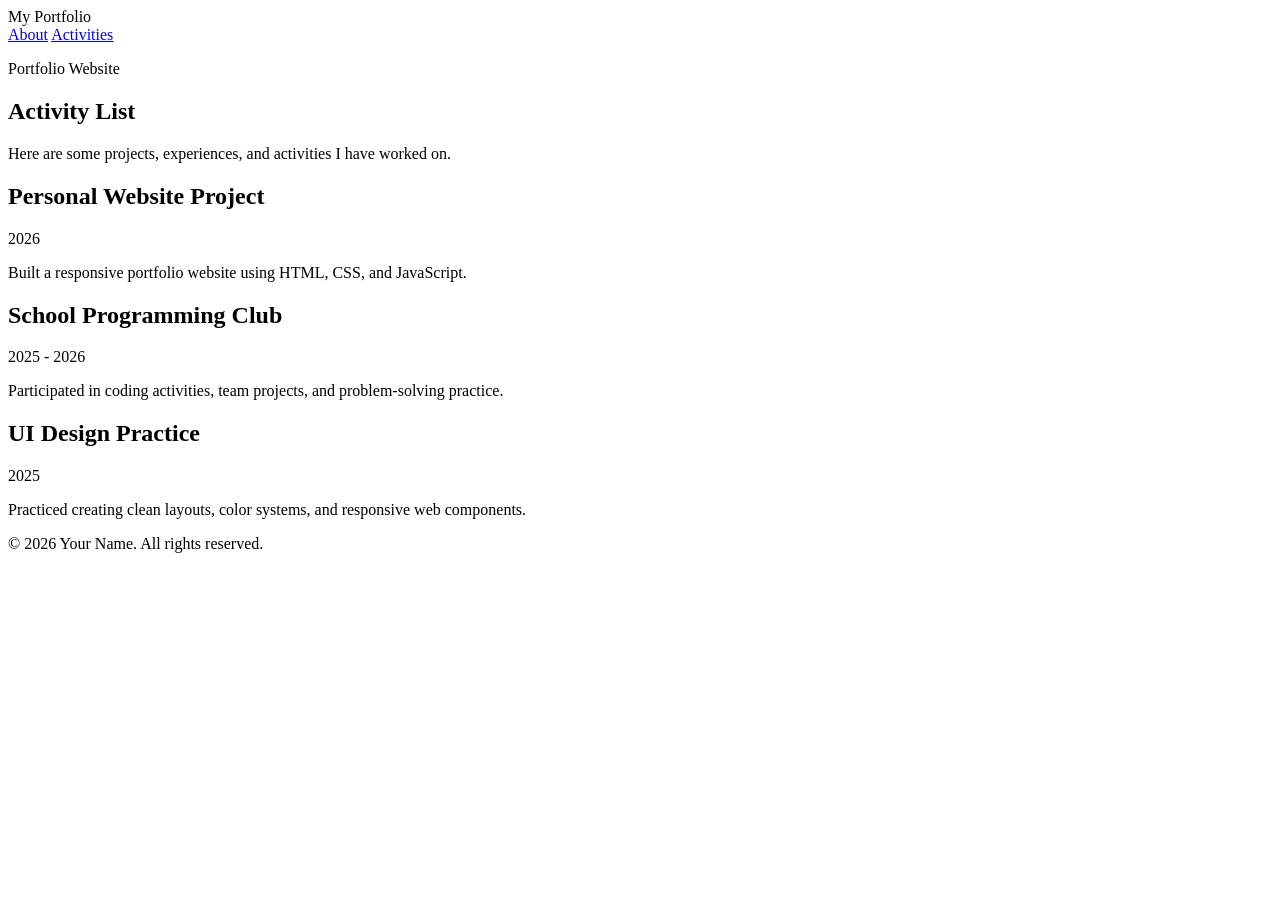
==== activities.html @ 9123d25a "Add activities.html" ====
<!DOCTYPE html>
<html lang="en">
<head>
  <meta charset="UTF-8" />
  <meta name="viewport" content="width=device-width, initial-scale=1.0" />
  <title>My Activities</title>
  <link rel="stylesheet" href="styles.css" />
</head>
<body>
  <header class="app-bar">
    <div class="logo">My Portfolio</div>
    <nav aria-label="Main navigation">
      <a href="index.html">About</a>
      <a href="activities.html" class="active">Activities</a>
    </nav>
  </header>

  <main class="container">
    <section class="page-title">
      <p class="eyebrow">Portfolio Website</p>
      <h1>Activity List</h1>
      <p>Here are some projects, experiences, and activities I have worked on.</p>
    </section>

    <section class="activity-list" aria-label="Activities">
      <article class="card activity-card">
        <h2>Personal Website Project</h2>
        <p class="date">2026</p>
        <p>
          Built a responsive portfolio website using HTML, CSS, and JavaScript.
        </p>
      </article>

      <article class="card activity-card">
        <h2>School Programming Club</h2>
        <p class="date">2025 - 2026</p>
        <p>
          Participated in coding activities, team projects, and problem-solving
          practice.
        </p>
      </article>

      <article class="card activity-card">
        <h2>UI Design Practice</h2>
        <p class="date">2025</p>
        <p>
          Practiced creating clean layouts, color systems, and responsive web
          components.
        </p>
      </article>
    </section>
  </main>

  <footer>
    <p>&copy; 2026 Your Name. All rights reserved.</p>
  </footer>

  <script src="script.js"></script>
</body>
</html>
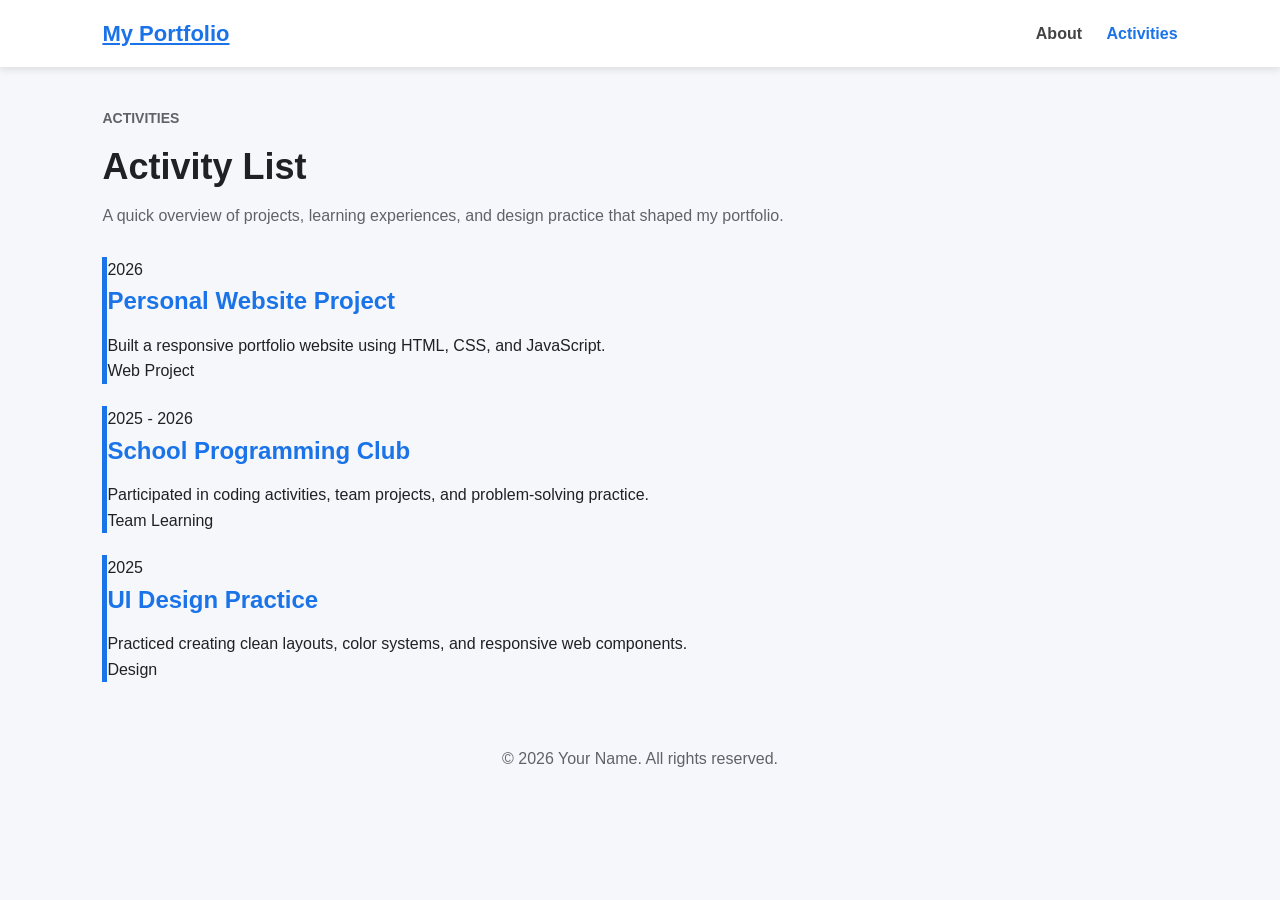
==== commit fefd3ed3: "Improve portfolio UI/UX: activities.html" ====
--- a/activities.html
+++ b/activities.html
@@ -8,45 +8,57 @@
 </head>
 <body>
   <header class="app-bar">
-    <div class="logo">My Portfolio</div>
+    <a class="logo" href="index.html" aria-label="Go to home">My Portfolio</a>
     <nav aria-label="Main navigation">
       <a href="index.html">About</a>
       <a href="activities.html" class="active">Activities</a>
     </nav>
   </header>
 
-  <main class="container">
+  <main class="container section-space">
     <section class="page-title">
-      <p class="eyebrow">Portfolio Website</p>
+      <p class="eyebrow">Activities</p>
       <h1>Activity List</h1>
-      <p>Here are some projects, experiences, and activities I have worked on.</p>
+      <p>
+        A quick overview of projects, learning experiences, and design practice
+        that shaped my portfolio.
+      </p>
     </section>
 
     <section class="activity-list" aria-label="Activities">
-      <article class="card activity-card">
-        <h2>Personal Website Project</h2>
-        <p class="date">2026</p>
-        <p>
-          Built a responsive portfolio website using HTML, CSS, and JavaScript.
-        </p>
+      <article class="activity-card">
+        <div class="activity-year">2026</div>
+        <div class="activity-content">
+          <h2>Personal Website Project</h2>
+          <p>
+            Built a responsive portfolio website using HTML, CSS, and JavaScript.
+          </p>
+          <span class="tag">Web Project</span>
+        </div>
       </article>
 
-      <article class="card activity-card">
-        <h2>School Programming Club</h2>
-        <p class="date">2025 - 2026</p>
-        <p>
-          Participated in coding activities, team projects, and problem-solving
-          practice.
-        </p>
+      <article class="activity-card">
+        <div class="activity-year">2025 - 2026</div>
+        <div class="activity-content">
+          <h2>School Programming Club</h2>
+          <p>
+            Participated in coding activities, team projects, and problem-solving
+            practice.
+          </p>
+          <span class="tag">Team Learning</span>
+        </div>
       </article>
 
-      <article class="card activity-card">
-        <h2>UI Design Practice</h2>
-        <p class="date">2025</p>
-        <p>
-          Practiced creating clean layouts, color systems, and responsive web
-          components.
-        </p>
+      <article class="activity-card">
+        <div class="activity-year">2025</div>
+        <div class="activity-content">
+          <h2>UI Design Practice</h2>
+          <p>
+            Practiced creating clean layouts, color systems, and responsive web
+            components.
+          </p>
+          <span class="tag">Design</span>
+        </div>
       </article>
     </section>
   </main>
--- a/styles.css
+++ b/styles.css
@@ -0,0 +1,185 @@
+* {
+  box-sizing: border-box;
+  margin: 0;
+  padding: 0;
+}
+
+body {
+  font-family: Arial, Helvetica, sans-serif;
+  background: #f5f7fb;
+  color: #202124;
+  line-height: 1.6;
+}
+
+.app-bar {
+  position: sticky;
+  top: 0;
+  z-index: 10;
+  background: #ffffff;
+  box-shadow: 0 2px 8px rgba(0, 0, 0, 0.12);
+  padding: 16px 8%;
+  display: flex;
+  justify-content: space-between;
+  align-items: center;
+}
+
+.logo {
+  font-size: 22px;
+  font-weight: bold;
+  color: #1a73e8;
+}
+
+nav a {
+  text-decoration: none;
+  color: #444444;
+  margin-left: 20px;
+  font-weight: 600;
+}
+
+nav a:hover,
+nav a.active {
+  color: #1a73e8;
+}
+
+.container {
+  width: 84%;
+  max-width: 1100px;
+  margin: 40px auto;
+}
+
+.card {
+  background: #ffffff;
+  border-radius: 8px;
+  padding: 28px;
+  box-shadow: 0 4px 14px rgba(0, 0, 0, 0.1);
+}
+
+.hero {
+  display: flex;
+  gap: 32px;
+  align-items: center;
+  margin-bottom: 32px;
+}
+
+.profile-circle {
+  width: 150px;
+  height: 150px;
+  border-radius: 50%;
+  background: #1a73e8;
+  color: #ffffff;
+  display: grid;
+  place-items: center;
+  font-size: 36px;
+  font-weight: bold;
+  flex-shrink: 0;
+}
+
+.eyebrow {
+  color: #1a73e8;
+  font-size: 14px;
+  font-weight: 700;
+  text-transform: uppercase;
+  margin-bottom: 8px;
+}
+
+h1 {
+  font-size: 36px;
+  margin-bottom: 8px;
+}
+
+h2 {
+  margin-bottom: 12px;
+  color: #1a73e8;
+}
+
+.subtitle {
+  color: #5f6368;
+  font-size: 18px;
+  margin-bottom: 16px;
+}
+
+.material-btn {
+  margin-top: 20px;
+  border: none;
+  background: #1a73e8;
+  color: #ffffff;
+  padding: 12px 22px;
+  border-radius: 6px;
+  font-size: 16px;
+  cursor: pointer;
+  box-shadow: 0 3px 8px rgba(26, 115, 232, 0.35);
+  transition: background 0.2s, transform 0.2s, box-shadow 0.2s;
+}
+
+.material-btn:hover {
+  background: #1558b0;
+  transform: translateY(-2px);
+  box-shadow: 0 6px 14px rgba(26, 115, 232, 0.35);
+}
+
+.grid {
+  display: grid;
+  grid-template-columns: repeat(3, 1fr);
+  gap: 22px;
+}
+
+ul {
+  padding-left: 20px;
+}
+
+.page-title {
+  margin-bottom: 28px;
+}
+
+.page-title p {
+  color: #5f6368;
+}
+
+.activity-list {
+  display: grid;
+  gap: 22px;
+}
+
+.activity-card {
+  border-left: 5px solid #1a73e8;
+}
+
+.date {
+  color: #5f6368;
+  font-weight: bold;
+  margin-bottom: 8px;
+}
+
+footer {
+  text-align: center;
+  padding: 24px;
+  color: #5f6368;
+}
+
+@media (max-width: 768px) {
+  .app-bar {
+    flex-direction: column;
+    gap: 12px;
+  }
+
+  nav a {
+    margin: 0 10px;
+  }
+
+  .container {
+    width: 92%;
+  }
+
+  .hero {
+    flex-direction: column;
+    text-align: center;
+  }
+
+  .grid {
+    grid-template-columns: 1fr;
+  }
+
+  h1 {
+    font-size: 28px;
+  }
+}
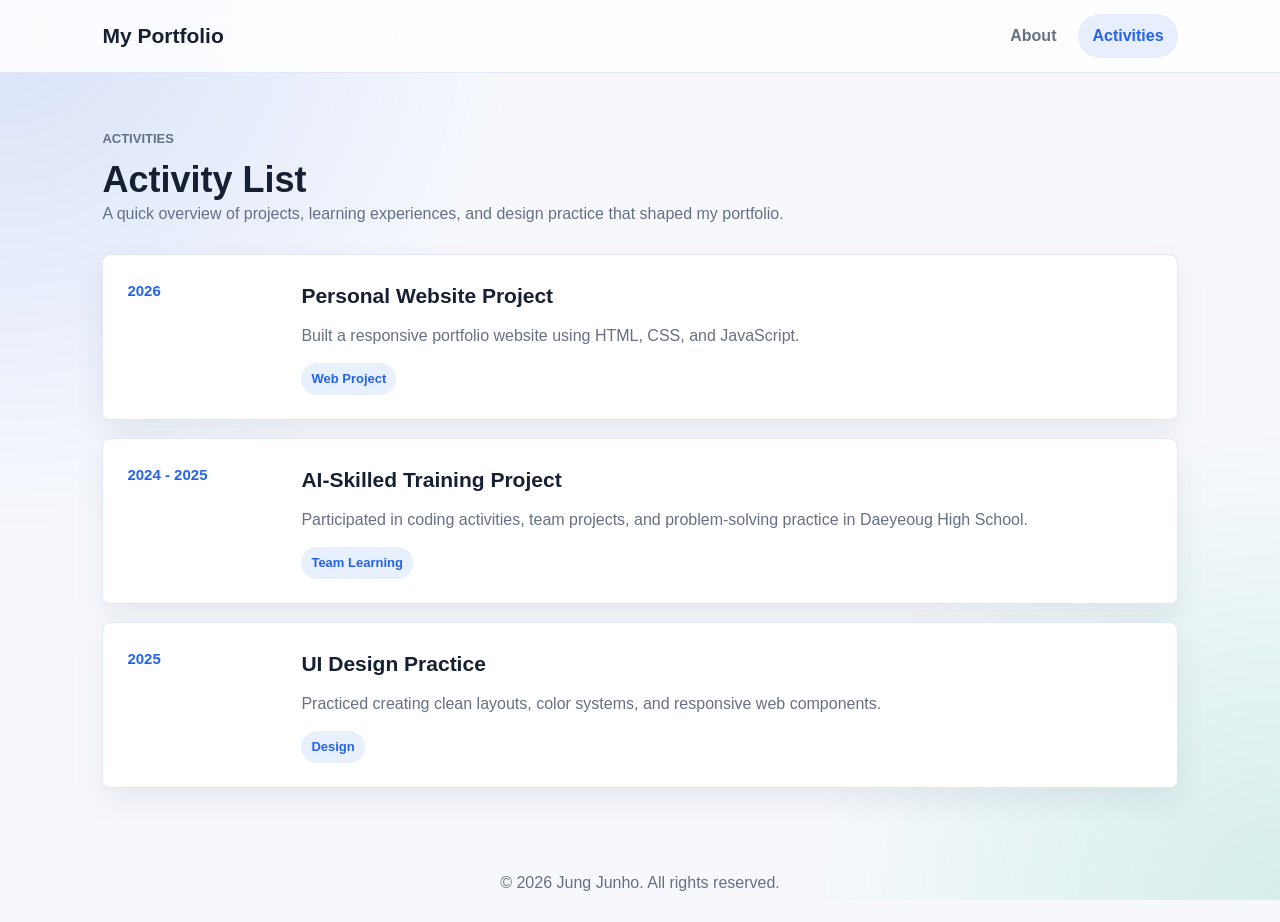
==== commit c4453c10: "Update activities.html" ====
--- a/activities.html
+++ b/activities.html
@@ -38,12 +38,12 @@
       </article>
 
       <article class="activity-card">
-        <div class="activity-year">2025 - 2026</div>
+        <div class="activity-year">2024 - 2025</div>
         <div class="activity-content">
-          <h2>School Programming Club</h2>
+          <h2>AI-Skilled Training Project</h2>
           <p>
             Participated in coding activities, team projects, and problem-solving
-            practice.
+            practice in Daeyeoug High School.
           </p>
           <span class="tag">Team Learning</span>
         </div>
@@ -64,7 +64,7 @@
   </main>
 
   <footer>
-    <p>&copy; 2026 Your Name. All rights reserved.</p>
+    <p>&copy; 2026 Jung Junho. All rights reserved.</p>
   </footer>
 
   <script src="script.js"></script>
--- a/styles.css
+++ b/styles.css
@@ -4,123 +4,283 @@
   padding: 0;
 }
 
+:root {
+  --blue: #2563eb;
+  --blue-dark: #1d4ed8;
+  --green: #10b981;
+  --ink: #172033;
+  --muted: #667085;
+  --line: #dfe6f2;
+  --surface: #ffffff;
+  --soft: #f6f8fc;
+  --shadow: 0 18px 45px rgba(32, 48, 80, 0.12);
+}
+
 body {
   font-family: Arial, Helvetica, sans-serif;
-  background: #f5f7fb;
-  color: #202124;
+  background: var(--soft);
+  color: var(--ink);
   line-height: 1.6;
+}
+
+body::before {
+  content: "";
+  position: fixed;
+  inset: 0;
+  z-index: -1;
+  background:
+    radial-gradient(circle at top left, rgba(37, 99, 235, 0.14), transparent 34%),
+    radial-gradient(circle at bottom right, rgba(16, 185, 129, 0.14), transparent 30%);
 }
 
 .app-bar {
   position: sticky;
   top: 0;
   z-index: 10;
-  background: #ffffff;
-  box-shadow: 0 2px 8px rgba(0, 0, 0, 0.12);
-  padding: 16px 8%;
+  background: rgba(255, 255, 255, 0.86);
+  backdrop-filter: blur(14px);
+  border-bottom: 1px solid rgba(223, 230, 242, 0.9);
+  padding: 14px 8%;
   display: flex;
   justify-content: space-between;
   align-items: center;
 }
 
 .logo {
-  font-size: 22px;
-  font-weight: bold;
-  color: #1a73e8;
+  font-size: 21px;
+  font-weight: 800;
+  color: var(--ink);
+  text-decoration: none;
+}
+
+nav {
+  display: flex;
+  gap: 8px;
 }
 
 nav a {
   text-decoration: none;
-  color: #444444;
-  margin-left: 20px;
-  font-weight: 600;
+  color: var(--muted);
+  padding: 9px 14px;
+  border-radius: 999px;
+  font-weight: 700;
+  transition: color 0.2s, background 0.2s;
 }
 
 nav a:hover,
 nav a.active {
-  color: #1a73e8;
+  color: var(--blue);
+  background: rgba(37, 99, 235, 0.1);
 }
 
 .container {
   width: 84%;
   max-width: 1100px;
-  margin: 40px auto;
-}
-
-.card {
+  margin: 0 auto;
+}
+
+.section-space {
+  padding: 56px 0;
+}
+
+.hero-section {
+  width: 84%;
+  max-width: 1100px;
+  min-height: calc(100vh - 74px);
+  margin: 0 auto;
+  padding: 72px 0 44px;
+  display: grid;
+  grid-template-columns: minmax(0, 1.2fr) minmax(280px, 0.8fr);
+  gap: 34px;
+  align-items: center;
+}
+
+.hero-copy h1 {
+  max-width: 720px;
+  font-size: 56px;
+  line-height: 1.04;
+  margin-bottom: 16px;
+}
+
+.lead {
+  max-width: 620px;
+  color: var(--muted);
+  font-size: 18px;
+}
+
+.eyebrow {
+  color: var(--blue);
+  font-size: 13px;
+  font-weight: 800;
+  text-transform: uppercase;
+  margin-bottom: 10px;
+}
+
+.subtitle {
+  color: var(--green);
+  font-size: 20px;
+  font-weight: 700;
+  margin-bottom: 16px;
+}
+
+.hero-actions {
+  display: flex;
+  flex-wrap: wrap;
+  gap: 12px;
+  margin-top: 28px;
+}
+
+.material-btn,
+.ghost-btn {
+  min-height: 46px;
+  border-radius: 8px;
+  padding: 12px 20px;
+  font-size: 16px;
+  font-weight: 800;
+  cursor: pointer;
+  text-decoration: none;
+  display: inline-flex;
+  align-items: center;
+  justify-content: center;
+}
+
+.material-btn {
+  border: none;
+  background: var(--blue);
+  color: #ffffff;
+  box-shadow: 0 10px 24px rgba(37, 99, 235, 0.28);
+  transition: background 0.2s, transform 0.2s, box-shadow 0.2s;
+}
+
+.material-btn:hover {
+  background: var(--blue-dark);
+  transform: translateY(-2px);
+  box-shadow: 0 16px 32px rgba(37, 99, 235, 0.32);
+}
+
+.ghost-btn {
+  border: 1px solid var(--line);
   background: #ffffff;
+  color: var(--ink);
+}
+
+.profile-panel {
+  background: var(--surface);
+  border: 1px solid rgba(223, 230, 242, 0.9);
   border-radius: 8px;
   padding: 28px;
-  box-shadow: 0 4px 14px rgba(0, 0, 0, 0.1);
-}
-
-.hero {
-  display: flex;
-  gap: 32px;
-  align-items: center;
-  margin-bottom: 32px;
-}
-
-.profile-circle {
-  width: 150px;
-  height: 150px;
-  border-radius: 50%;
-  background: #1a73e8;
+  box-shadow: var(--shadow);
+}
+
+.profile-photo {
+  width: 100%;
+  aspect-ratio: 1;
+  object-fit: cover;
+  border-radius: 8px;
+  margin-bottom: 20px;
+  background: #eaf0fb;
+}
+
+.profile-panel h2 {
+  font-size: 24px;
+  margin-bottom: 8px;
+}
+
+.profile-panel p {
+  color: var(--muted);
+}
+
+.stats-band {
+  width: 84%;
+  max-width: 1100px;
+  margin: -18px auto 0;
+  background: #172033;
   color: #ffffff;
+  border-radius: 8px;
+  display: grid;
+  grid-template-columns: repeat(3, 1fr);
+  overflow: hidden;
+  box-shadow: var(--shadow);
+}
+
+.stats-band div {
+  padding: 24px;
+  border-right: 1px solid rgba(255, 255, 255, 0.14);
+}
+
+.stats-band div:last-child {
+  border-right: 0;
+}
+
+.stats-band strong {
+  display: block;
+  font-size: 30px;
+  line-height: 1;
+  margin-bottom: 8px;
+}
+
+.stats-band span {
+  color: rgba(255, 255, 255, 0.75);
+  font-weight: 700;
+}
+
+.section-heading {
+  margin-bottom: 24px;
+}
+
+.section-heading h2,
+.page-title h1 {
+  font-size: 36px;
+  line-height: 1.15;
+}
+
+.card,
+.activity-card {
+  background: var(--surface);
+  border: 1px solid rgba(223, 230, 242, 0.9);
+  border-radius: 8px;
+  box-shadow: 0 12px 30px rgba(32, 48, 80, 0.08);
+}
+
+.grid {
+  display: grid;
+  grid-template-columns: repeat(3, 1fr);
+  gap: 20px;
+}
+
+.feature-card {
+  padding: 26px;
+  transition: transform 0.2s, box-shadow 0.2s;
+}
+
+.feature-card:hover {
+  transform: translateY(-4px);
+  box-shadow: var(--shadow);
+}
+
+.icon-badge {
+  width: 44px;
+  height: 44px;
+  border-radius: 8px;
   display: grid;
   place-items: center;
-  font-size: 36px;
-  font-weight: bold;
-  flex-shrink: 0;
-}
-
-.eyebrow {
-  color: #1a73e8;
-  font-size: 14px;
-  font-weight: 700;
-  text-transform: uppercase;
-  margin-bottom: 8px;
-}
-
-h1 {
-  font-size: 36px;
-  margin-bottom: 8px;
-}
-
-h2 {
-  margin-bottom: 12px;
-  color: #1a73e8;
-}
-
-.subtitle {
-  color: #5f6368;
-  font-size: 18px;
-  margin-bottom: 16px;
-}
-
-.material-btn {
-  margin-top: 20px;
-  border: none;
-  background: #1a73e8;
-  color: #ffffff;
-  padding: 12px 22px;
-  border-radius: 6px;
-  font-size: 16px;
-  cursor: pointer;
-  box-shadow: 0 3px 8px rgba(26, 115, 232, 0.35);
-  transition: background 0.2s, transform 0.2s, box-shadow 0.2s;
-}
-
-.material-btn:hover {
-  background: #1558b0;
-  transform: translateY(-2px);
-  box-shadow: 0 6px 14px rgba(26, 115, 232, 0.35);
-}
-
-.grid {
-  display: grid;
-  grid-template-columns: repeat(3, 1fr);
-  gap: 22px;
+  background: rgba(16, 185, 129, 0.13);
+  color: #047857;
+  font-weight: 900;
+  margin-bottom: 18px;
+}
+
+h3,
+.activity-content h2 {
+  margin-bottom: 10px;
+  font-size: 21px;
+}
+
+.feature-card p,
+.feature-card li,
+.page-title p,
+.activity-content p {
+  color: var(--muted);
 }
 
 ul {
@@ -129,57 +289,121 @@
 
 .page-title {
   margin-bottom: 28px;
-}
-
-.page-title p {
-  color: #5f6368;
+  max-width: 720px;
 }
 
 .activity-list {
   display: grid;
-  gap: 22px;
+  gap: 18px;
 }
 
 .activity-card {
-  border-left: 5px solid #1a73e8;
-}
-
-.date {
-  color: #5f6368;
-  font-weight: bold;
-  margin-bottom: 8px;
+  display: grid;
+  grid-template-columns: 150px 1fr;
+  gap: 24px;
+  padding: 24px;
+  align-items: start;
+}
+
+.activity-year {
+  color: var(--blue);
+  font-size: 15px;
+  font-weight: 900;
+}
+
+.tag {
+  display: inline-flex;
+  margin-top: 14px;
+  padding: 6px 10px;
+  border-radius: 999px;
+  background: rgba(37, 99, 235, 0.1);
+  color: var(--blue);
+  font-size: 13px;
+  font-weight: 800;
 }
 
 footer {
   text-align: center;
-  padding: 24px;
-  color: #5f6368;
-}
-
-@media (max-width: 768px) {
+  padding: 26px;
+  color: var(--muted);
+}
+
+@media (max-width: 860px) {
+  .hero-section {
+    min-height: auto;
+    grid-template-columns: 1fr;
+    padding-top: 46px;
+  }
+
+  .hero-copy h1 {
+    font-size: 40px;
+  }
+
+  .profile-panel {
+    display: grid;
+    grid-template-columns: 120px 1fr;
+    gap: 18px;
+    align-items: center;
+  }
+
+  .profile-photo {
+    margin-bottom: 0;
+  }
+
+  .grid,
+  .stats-band {
+    grid-template-columns: 1fr;
+  }
+
+  .stats-band div {
+    border-right: 0;
+    border-bottom: 1px solid rgba(255, 255, 255, 0.14);
+  }
+
+  .stats-band div:last-child {
+    border-bottom: 0;
+  }
+}
+
+@media (max-width: 640px) {
   .app-bar {
+    padding: 14px 5%;
     flex-direction: column;
     gap: 12px;
   }
 
-  nav a {
-    margin: 0 10px;
-  }
-
-  .container {
-    width: 92%;
-  }
-
-  .hero {
+  .container,
+  .hero-section,
+  .stats-band {
+    width: 90%;
+  }
+
+  .hero-copy h1,
+  .section-heading h2,
+  .page-title h1 {
+    font-size: 32px;
+  }
+
+  .lead,
+  .subtitle {
+    font-size: 17px;
+  }
+
+  .hero-actions {
     flex-direction: column;
-    text-align: center;
-  }
-
-  .grid {
+  }
+
+  .material-btn,
+  .ghost-btn {
+    width: 100%;
+  }
+
+  .profile-panel,
+  .activity-card {
     grid-template-columns: 1fr;
   }
 
-  h1 {
-    font-size: 28px;
-  }
-}
+  .profile-photo {
+    max-width: 180px;
+  }
+}
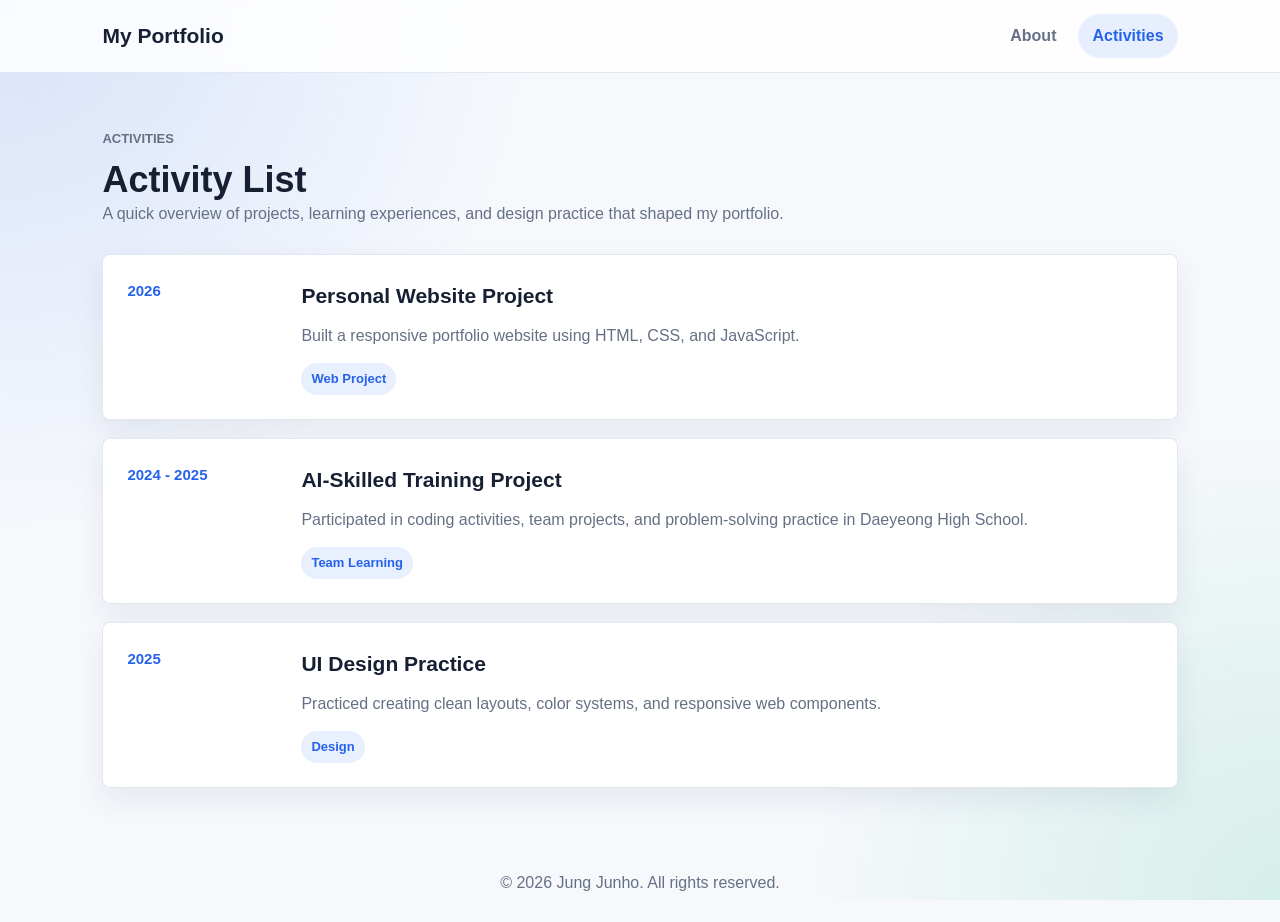
==== commit 585bbc59: "Update activities.html" ====
--- a/activities.html
+++ b/activities.html
@@ -43,7 +43,7 @@
           <h2>AI-Skilled Training Project</h2>
           <p>
             Participated in coding activities, team projects, and problem-solving
-            practice in Daeyeoug High School.
+            practice in Daeyeong High School.
           </p>
           <span class="tag">Team Learning</span>
         </div>
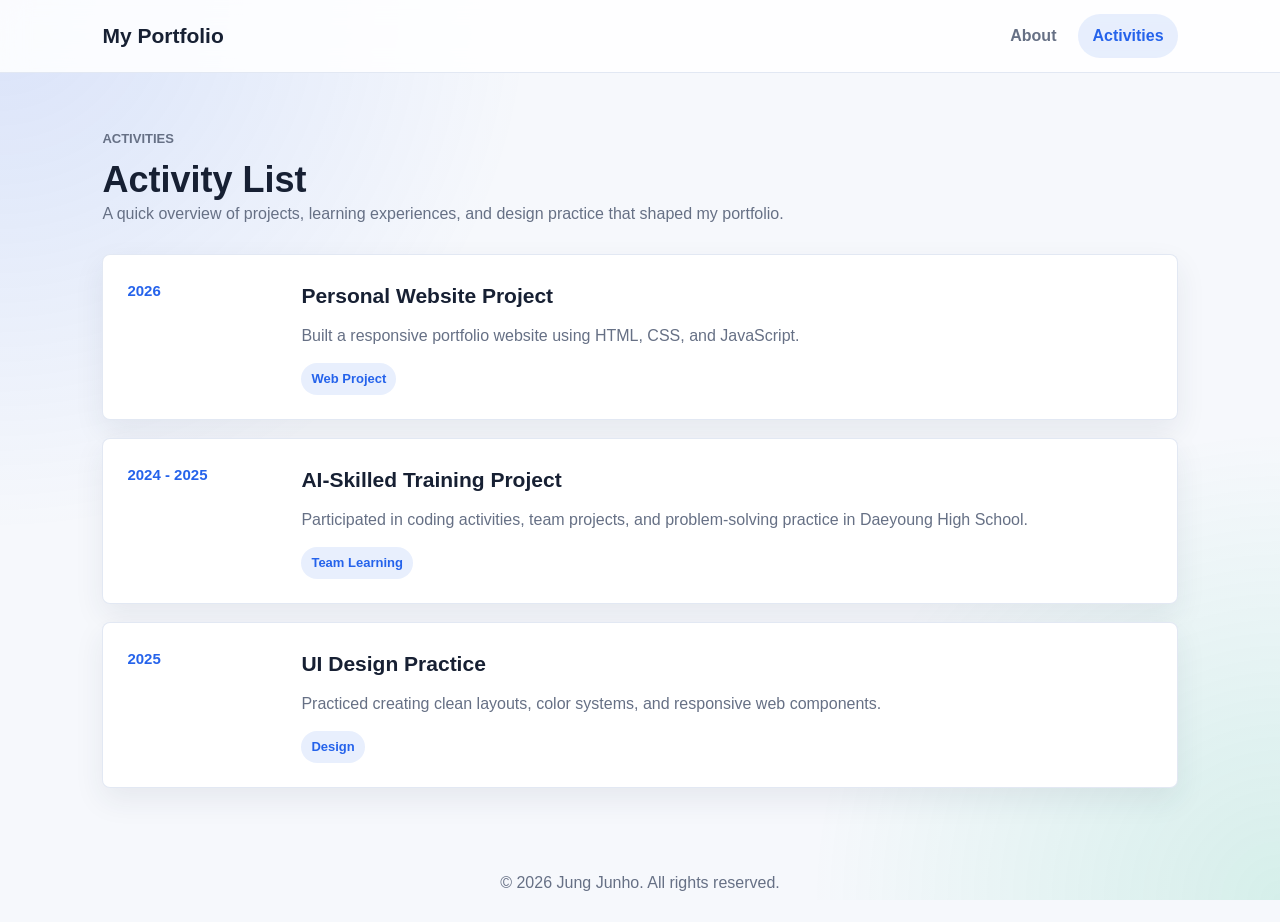
==== commit 9ed5018b: "Update activities.html" ====
--- a/activities.html
+++ b/activities.html
@@ -43,7 +43,7 @@
           <h2>AI-Skilled Training Project</h2>
           <p>
             Participated in coding activities, team projects, and problem-solving
-            practice in Daeyeong High School.
+            practice in Daeyoung High School.
           </p>
           <span class="tag">Team Learning</span>
         </div>
